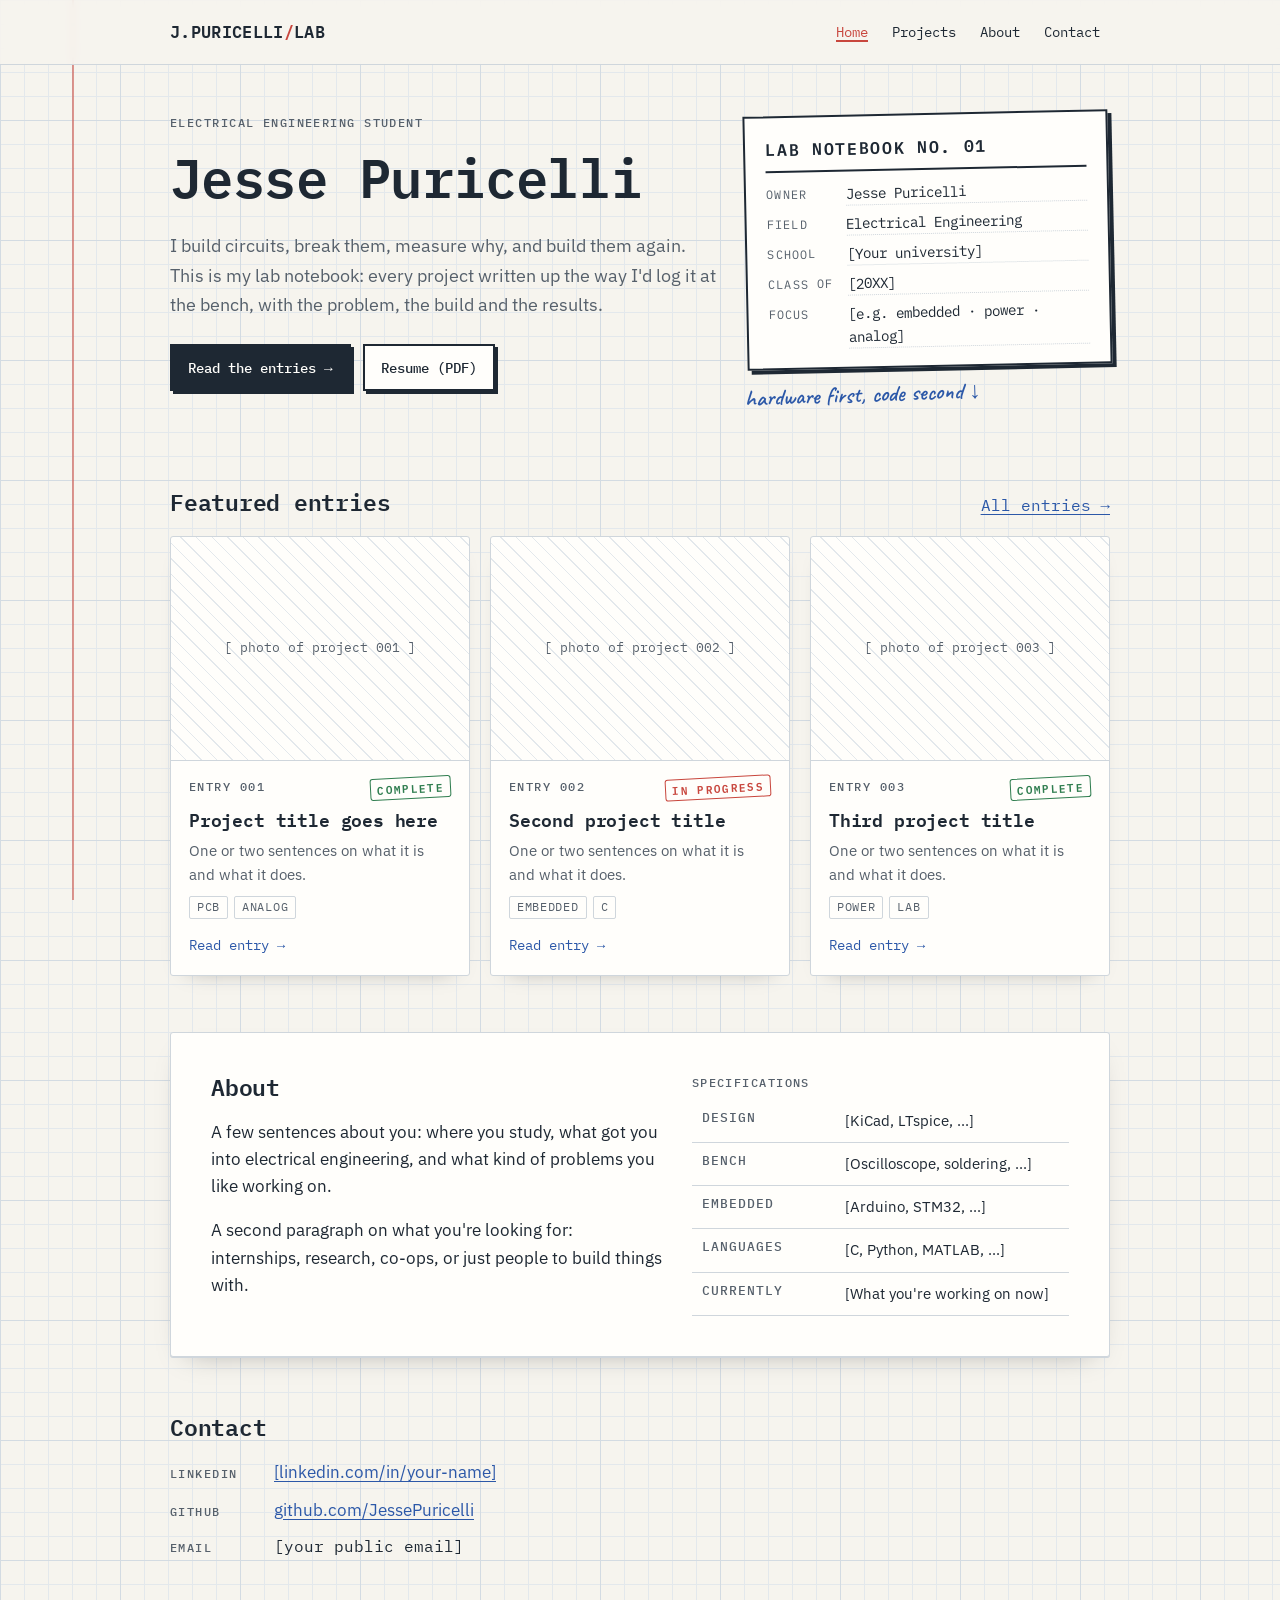
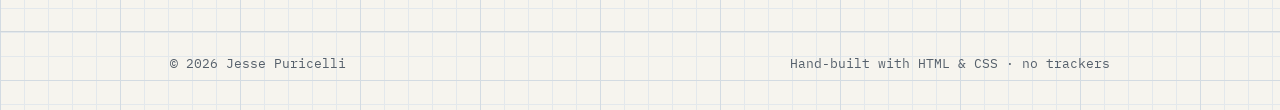
==== index.html @ 73a003cb "Add lab-notebook layout: landing, projects index, entry template Plain HTML/CSS, no JavaScript. Self" ====
<!doctype html>
<html lang="en">
<head>
  <meta charset="utf-8">
  <meta name="viewport" content="width=device-width, initial-scale=1">
  <!-- Security: this page may only load files from this site. No outside scripts, trackers or fonts. -->
  <meta http-equiv="Content-Security-Policy" content="default-src 'self'; img-src 'self'; font-src 'self'; style-src 'self'; script-src 'none'; object-src 'none'; base-uri 'self'; form-action 'none'; upgrade-insecure-requests">
  <meta name="referrer" content="strict-origin-when-cross-origin">

  <title>Jesse Puricelli · Lab Notebook</title>
  <meta name="description" content="Electrical engineering student. Hardware projects, written up like lab notebook entries.">
  <link rel="icon" href="assets/img/favicon.svg" type="image/svg+xml">
  <link rel="stylesheet" href="assets/css/style.css">
</head>
<body>

  <!-- ============ HEADER (same on every page) ============ -->
  <header class="site-header">
    <div class="wrap">
      <a class="brand" href="index.html">J.PURICELLI<span>/</span>LAB</a>
      <nav aria-label="Main">
        <ul class="nav">
          <li><a href="index.html" aria-current="page">Home</a></li>
          <li><a href="projects.html">Projects</a></li>
          <li><a href="#about">About</a></li>
          <li><a href="#contact">Contact</a></li>
        </ul>
      </nav>
    </div>
  </header>

  <main class="wrap">

    <!-- ============ HERO: first thing people see ============ -->
    <section class="hero">
      <div>
        <p class="label">Electrical Engineering Student</p>
        <h1>Jesse Puricelli</h1>
        <p class="lede">
          I build circuits, break them, measure why, and build them again.
          This is my lab notebook: every project written up the way I'd log it at the bench,
          with the problem, the build and the results.
        </p>
        <div class="buttons">
          <a class="btn primary" href="projects.html">Read the entries →</a>
          <!-- Put your resume at assets/resume.pdf to make this button work -->
          <a class="btn" href="assets/resume.pdf">Resume (PDF)</a>
        </div>
      </div>

      <!-- The label on the notebook cover. Edit the lines below. -->
      <div>
        <div class="cover-label">
          <div class="title">Lab Notebook No. 01</div>
          <dl>
            <dt>Owner</dt>   <dd>Jesse Puricelli</dd>
            <dt>Field</dt>   <dd>Electrical Engineering</dd>
            <dt>School</dt>  <dd>[Your university]</dd>
            <dt>Class of</dt><dd>[20XX]</dd>
            <dt>Focus</dt>   <dd>[e.g. embedded · power · analog]</dd>
          </dl>
        </div>
        <p class="note">hardware first, code second ↓</p>
      </div>
    </section>

    <!-- ============ FEATURED PROJECTS ============
         To add one: copy a whole <a class="card"> ... </a> block, paste it, edit it.
         To use a real photo: replace the <div class="photo-slot">...</div> with
         <img src="assets/img/your-photo.jpg" alt="Describe the photo">           -->
    <section aria-labelledby="featured">
      <div class="section-head">
        <h2 id="featured">Featured entries</h2>
        <a class="mono" href="projects.html">All entries →</a>
      </div>

      <div class="cards">

        <a class="card" href="projects/example-entry.html">
          <div class="photo-slot">[ photo of project 001 ]</div>
          <div class="body">
            <div class="meta"><span class="label">Entry 001</span><span class="stamp done">Complete</span></div>
            <h3>Project title goes here</h3>
            <p>One or two sentences on what it is and what it does.</p>
            <ul class="tags"><li>PCB</li><li>Analog</li></ul>
            <span class="more">Read entry →</span>
          </div>
        </a>

        <a class="card" href="projects/example-entry.html">
          <div class="photo-slot">[ photo of project 002 ]</div>
          <div class="body">
            <div class="meta"><span class="label">Entry 002</span><span class="stamp">In progress</span></div>
            <h3>Second project title</h3>
            <p>One or two sentences on what it is and what it does.</p>
            <ul class="tags"><li>Embedded</li><li>C</li></ul>
            <span class="more">Read entry →</span>
          </div>
        </a>

        <a class="card" href="projects/example-entry.html">
          <div class="photo-slot">[ photo of project 003 ]</div>
          <div class="body">
            <div class="meta"><span class="label">Entry 003</span><span class="stamp done">Complete</span></div>
            <h3>Third project title</h3>
            <p>One or two sentences on what it is and what it does.</p>
            <ul class="tags"><li>Power</li><li>Lab</li></ul>
            <span class="more">Read entry →</span>
          </div>
        </a>

      </div>
    </section>

    <!-- ============ ABOUT ============ -->
    <section id="about" class="sheet" aria-labelledby="about-title">
      <div class="about-grid">
        <div>
          <h2 id="about-title">About</h2>
          <p>
            A few sentences about you: where you study, what got you into electrical engineering,
            and what kind of problems you like working on.
          </p>
          <p>
            A second paragraph on what you're looking for: internships, research, co-ops, or just
            people to build things with.
          </p>
        </div>

        <!-- Skills as a spec table. Add or remove <tr> rows freely. -->
        <table class="spec">
          <caption class="label">Specifications</caption>
          <tbody>
            <tr><th scope="row">Design</th>      <td>[KiCad, LTspice, ...]</td></tr>
            <tr><th scope="row">Bench</th>       <td>[Oscilloscope, soldering, ...]</td></tr>
            <tr><th scope="row">Embedded</th>    <td>[Arduino, STM32, ...]</td></tr>
            <tr><th scope="row">Languages</th>   <td>[C, Python, MATLAB, ...]</td></tr>
            <tr><th scope="row">Currently</th>   <td>[What you're working on now]</td></tr>
          </tbody>
        </table>
      </div>
    </section>

    <!-- ============ CONTACT ============
         Only list things you're comfortable being public. -->
    <section id="contact" aria-labelledby="contact-title">
      <h2 id="contact-title">Contact</h2>
      <ul class="contact-list">
        <li><span class="label">LinkedIn</span> <a href="https://www.linkedin.com/" rel="noopener noreferrer">[linkedin.com/in/your-name]</a></li>
        <li><span class="label">GitHub</span>   <a href="https://github.com/JessePuricelli" rel="noopener noreferrer">github.com/JessePuricelli</a></li>
        <li><span class="label">Email</span>    <span class="mono">[your public email]</span></li>
      </ul>
    </section>

  </main>

  <!-- ============ FOOTER ============ -->
  <footer class="site-footer">
    <div class="wrap">
      <span>© 2026 Jesse Puricelli</span>
      <span>Hand-built with HTML &amp; CSS · no trackers</span>
    </div>
  </footer>

</body>
</html>
---- assets/css/style.css ----
/* =====================================================================
   LAB NOTEBOOK THEME
   ---------------------------------------------------------------------
   Want to change the look? Start here. Every color and font on the
   site comes from the variables in this first block.
   ===================================================================== */

:root {
  /* Paper and ink */
  --paper:        #f6f4ee;   /* page background */
  --sheet:        #fffefb;   /* the "pages" that sit on top */
  --ink:          #1e2833;   /* main text */
  --ink-soft:     #56606b;   /* secondary text */
  --grid-minor:   #e3e8ec;   /* small graph-paper squares */
  --grid-major:   #d3dbe2;   /* every fifth line */
  --rule:         #cfd6dc;   /* borders and dividers */

  /* Accents */
  --margin-red:   #c8463d;   /* notebook margin line, stamps */
  --pen-blue:     #2c58a8;   /* links, "handwritten" notes */
  --highlight:    #fff2a8;   /* highlighter marker */

  /* Fonts */
  --font-body:    "IBM Plex Sans", system-ui, sans-serif;
  --font-tech:    "IBM Plex Mono", ui-monospace, monospace;
  --font-hand:    "Caveat", "Segoe Print", cursive;

  /* Sizes */
  --grid:         24px;      /* graph-paper square size */
  --max-width:    980px;     /* widest the content gets */
}

/* Dark mode: same notebook, read under a desk lamp */
@media (prefers-color-scheme: dark) {
  :root {
    --paper:      #141a20;
    --sheet:      #1b232b;
    --ink:        #e4e8ec;
    --ink-soft:   #9aa5b0;
    --grid-minor: #1c242c;
    --grid-major: #243039;
    --rule:       #33404b;
    --margin-red: #e0675e;
    --pen-blue:   #7fa6ec;
    --highlight:  #5a4f12;
  }
}

/* ---------- Fonts (stored in assets/fonts, nothing loaded from other sites) ---------- */
@font-face { font-family: "IBM Plex Sans"; font-weight: 400; font-display: swap; src: url("../fonts/ibm-plex-sans-latin-400-normal.woff2") format("woff2"); }
@font-face { font-family: "IBM Plex Sans"; font-weight: 500; font-display: swap; src: url("../fonts/ibm-plex-sans-latin-500-normal.woff2") format("woff2"); }
@font-face { font-family: "IBM Plex Sans"; font-weight: 600; font-display: swap; src: url("../fonts/ibm-plex-sans-latin-600-normal.woff2") format("woff2"); }
@font-face { font-family: "IBM Plex Mono"; font-weight: 400; font-display: swap; src: url("../fonts/ibm-plex-mono-latin-400-normal.woff2") format("woff2"); }
@font-face { font-family: "IBM Plex Mono"; font-weight: 400; font-style: italic; font-display: swap; src: url("../fonts/ibm-plex-mono-latin-400-italic.woff2") format("woff2"); }
@font-face { font-family: "IBM Plex Mono"; font-weight: 500; font-display: swap; src: url("../fonts/ibm-plex-mono-latin-500-normal.woff2") format("woff2"); }
@font-face { font-family: "IBM Plex Mono"; font-weight: 600; font-display: swap; src: url("../fonts/ibm-plex-mono-latin-600-normal.woff2") format("woff2"); }
@font-face { font-family: "Caveat"; font-weight: 600; font-display: swap; src: url("../fonts/caveat-latin-600-normal.woff2") format("woff2"); }

/* ---------- Base ---------- */
*, *::before, *::after { box-sizing: border-box; }

html { scroll-behavior: smooth; }

body {
  margin: 0;
  color: var(--ink);
  font-family: var(--font-body);
  font-size: 17px;
  line-height: 1.6;
  /* Graph paper, drawn with CSS (no image file needed) */
  background-color: var(--paper);
  background-image:
    linear-gradient(var(--grid-major) 1px, transparent 1px),
    linear-gradient(90deg, var(--grid-major) 1px, transparent 1px),
    linear-gradient(var(--grid-minor) 1px, transparent 1px),
    linear-gradient(90deg, var(--grid-minor) 1px, transparent 1px);
  background-size:
    calc(var(--grid) * 5) calc(var(--grid) * 5),
    calc(var(--grid) * 5) calc(var(--grid) * 5),
    var(--grid) var(--grid),
    var(--grid) var(--grid);
}

/* Red notebook margin line down the left side (wide screens only) */
@media (min-width: 1100px) {
  body::before {
    content: "";
    position: fixed;
    top: 0; bottom: 0; left: 72px;
    width: 2px;
    background: var(--margin-red);
    opacity: .55;
    pointer-events: none;
  }
}

img { max-width: 100%; height: auto; display: block; }

a { color: var(--pen-blue); text-underline-offset: 3px; }
a:hover { text-decoration-thickness: 2px; }

:focus-visible { outline: 2px dashed var(--pen-blue); outline-offset: 3px; }

h1, h2, h3 { font-family: var(--font-tech); line-height: 1.2; font-weight: 600; letter-spacing: -.01em; }
h1 { font-size: clamp(2.1rem, 6vw, 3.4rem); margin: 0 0 .4em; }
h2 { font-size: 1.45rem; margin: 0 0 .8em; }
h3 { font-size: 1.1rem;  margin: 0 0 .5em; }

p { margin: 0 0 1em; }

code, .mono { font-family: var(--font-tech); font-size: .92em; }

mark { background: linear-gradient(transparent 35%, var(--highlight) 35%, var(--highlight) 85%, transparent 85%); color: inherit; padding: 0 .1em; }

.wrap { max-width: var(--max-width); margin: 0 auto; padding: 0 20px; }

/* Small all-caps labels, like printed headings on a lab form */
.label {
  font-family: var(--font-tech);
  font-size: .75rem;
  font-weight: 500;
  text-transform: uppercase;
  letter-spacing: .12em;
  color: var(--ink-soft);
}

/* "Handwritten" margin notes */
.note {
  font-family: var(--font-hand);
  font-weight: 600;
  font-size: 1.45rem;
  line-height: 1.2;
  color: var(--pen-blue);
}

/* ---------- Header / navigation ---------- */
.site-header {
  border-bottom: 1px solid var(--rule);
  background: color-mix(in srgb, var(--paper) 88%, transparent);
  backdrop-filter: blur(4px);
  position: sticky; top: 0; z-index: 10;
}
.site-header .wrap { display: flex; align-items: center; justify-content: space-between; gap: 16px; min-height: 64px; flex-wrap: wrap; padding-top: 10px; padding-bottom: 10px; }

.brand { font-family: var(--font-tech); font-weight: 600; text-decoration: none; color: var(--ink); letter-spacing: .02em; }
.brand span { color: var(--margin-red); }

.nav { display: flex; gap: 4px; flex-wrap: wrap; margin: 0; padding: 0; list-style: none; }
.nav a {
  font-family: var(--font-tech); font-size: .88rem;
  text-decoration: none; color: var(--ink);
  padding: 6px 10px; border-radius: 4px;
}
.nav a:hover { background: var(--grid-minor); }
.nav a[aria-current="page"] { color: var(--margin-red); text-decoration: underline; text-decoration-thickness: 2px; }

/* ---------- Sheets: the paper "pages" sections sit on ---------- */
.sheet {
  background: var(--sheet);
  border: 1px solid var(--rule);
  border-radius: 3px;
  box-shadow: 0 1px 0 var(--rule), 0 12px 28px -18px rgba(0,0,0,.35);
  padding: clamp(22px, 4vw, 40px);
}

section { margin: 56px 0; }

.section-head { display: flex; align-items: baseline; justify-content: space-between; gap: 12px; flex-wrap: wrap; margin-bottom: 18px; }
.section-head h2 { margin: 0; }

/* ---------- Landing page: hero ---------- */
.hero { margin-top: 48px; display: grid; gap: 28px; grid-template-columns: 1fr; align-items: start; }
@media (min-width: 820px) { .hero { grid-template-columns: 1.5fr 1fr; } }

.lede { font-size: 1.15rem; color: var(--ink-soft); max-width: 36em; }

/* The label stuck on the front of a composition notebook */
.cover-label {
  border: 2px solid var(--ink);
  background: var(--sheet);
  padding: 18px 20px;
  font-family: var(--font-tech);
  font-size: .9rem;
  transform: rotate(-1.2deg);
  box-shadow: 4px 4px 0 var(--ink);
}
.cover-label .title { font-weight: 600; font-size: 1.05rem; border-bottom: 2px solid var(--ink); padding-bottom: 8px; margin-bottom: 10px; text-transform: uppercase; letter-spacing: .1em; }
.cover-label dl { display: grid; grid-template-columns: auto 1fr; gap: 6px 14px; margin: 0; }
.cover-label dt { color: var(--ink-soft); text-transform: uppercase; font-size: .75rem; letter-spacing: .1em; padding-top: 2px; }
.cover-label dd { margin: 0; border-bottom: 1px dotted var(--rule); }

.hero .note { margin-top: 14px; transform: rotate(-2deg); display: inline-block; }

.buttons { display: flex; flex-wrap: wrap; gap: 12px; margin-top: 24px; }
.btn {
  font-family: var(--font-tech); font-size: .9rem; font-weight: 500;
  text-decoration: none; padding: 10px 16px;
  border: 2px solid var(--ink); color: var(--ink); background: var(--sheet);
  box-shadow: 3px 3px 0 var(--ink);
  transition: transform .08s, box-shadow .08s;
}
.btn:hover  { transform: translate(-1px,-1px); box-shadow: 4px 4px 0 var(--ink); }
.btn:active { transform: translate(2px,2px);  box-shadow: 1px 1px 0 var(--ink); }
.btn.primary { background: var(--ink); color: var(--sheet); }

/* ---------- Entry cards (featured projects) ---------- */
.cards { display: grid; gap: 20px; grid-template-columns: repeat(auto-fill, minmax(260px, 1fr)); }

.card {
  display: flex; flex-direction: column;
  background: var(--sheet); border: 1px solid var(--rule); border-radius: 3px;
  text-decoration: none; color: inherit;
  box-shadow: 0 10px 22px -18px rgba(0,0,0,.4);
  transition: transform .12s, box-shadow .12s;
}
.card:hover { transform: translateY(-3px) rotate(-.3deg); box-shadow: 0 16px 28px -18px rgba(0,0,0,.5); }
.card .body { padding: 16px 18px 18px; display: flex; flex-direction: column; gap: 6px; flex: 1; }
.card h3 { margin: 4px 0 2px; }
.card p { color: var(--ink-soft); font-size: .95rem; margin: 0; }
.card .meta { display: flex; justify-content: space-between; }
.card .more { margin-top: auto; padding-top: 10px; font-family: var(--font-tech); font-size: .85rem; color: var(--pen-blue); }

/* Placeholder for a photo you haven't added yet.
   Replace the whole <div class="photo-slot"> with an <img> when ready. */
.photo-slot {
  aspect-ratio: 4 / 3;
  display: grid; place-items: center; text-align: center;
  border-bottom: 1px solid var(--rule);
  background:
    repeating-linear-gradient(45deg, transparent 0 10px, var(--grid-minor) 10px 11px);
  color: var(--ink-soft);
  font-family: var(--font-tech); font-size: .8rem;
  padding: 12px;
}
.card img { aspect-ratio: 4 / 3; object-fit: cover; border-bottom: 1px solid var(--rule); }

/* Tags like [ANALOG] [PCB] */
.tags { display: flex; flex-wrap: wrap; gap: 6px; margin: 4px 0 0; padding: 0; list-style: none; }
.tags li {
  font-family: var(--font-tech); font-size: .72rem; letter-spacing: .06em; text-transform: uppercase;
  border: 1px solid var(--rule); padding: 1px 7px; border-radius: 2px; color: var(--ink-soft);
}

/* Status stamp: COMPLETE / IN PROGRESS */
.stamp {
  font-family: var(--font-tech); font-size: .7rem; font-weight: 600; letter-spacing: .12em; text-transform: uppercase;
  color: var(--margin-red); border: 1.5px solid var(--margin-red); border-radius: 3px;
  padding: 1px 6px; transform: rotate(-3deg); display: inline-block; white-space: nowrap;
}
.stamp.done { color: #2f7d4f; border-color: #2f7d4f; }
@media (prefers-color-scheme: dark) { .stamp.done { color: #6cc794; border-color: #6cc794; } }

/* ---------- About: spec table ---------- */
.about-grid { display: grid; gap: 28px; grid-template-columns: 1fr; }
@media (min-width: 820px) { .about-grid { grid-template-columns: 1.2fr 1fr; } }

.spec { width: 100%; border-collapse: collapse; font-size: .95rem; }
.spec caption { text-align: left; margin-bottom: 8px; }
.spec th, .spec td { text-align: left; padding: 8px 10px; border-bottom: 1px solid var(--rule); vertical-align: top; }
.spec th { font-family: var(--font-tech); font-weight: 500; font-size: .8rem; text-transform: uppercase; letter-spacing: .08em; color: var(--ink-soft); width: 38%; }
.spec thead th { border-bottom: 2px solid var(--ink); color: var(--ink); width: auto; }

/* ---------- Contact ---------- */
.contact-list { list-style: none; margin: 0; padding: 0; display: grid; gap: 10px; }
.contact-list li { display: flex; gap: 14px; align-items: baseline; flex-wrap: wrap; }
.contact-list .label { min-width: 90px; }

/* ---------- Projects page: notebook index ---------- */
.page-title { margin-top: 48px; }
.page-title p { color: var(--ink-soft); max-width: 38em; }

.index { list-style: none; margin: 0; padding: 0; }
.index > li + li { border-top: 1px solid var(--rule); }
.index > li > a {
  display: grid; gap: 4px 18px; align-items: baseline;
  grid-template-columns: 64px 1fr auto;
  padding: 16px 6px; text-decoration: none; color: inherit;
}
.index a:hover { background: var(--grid-minor); }
.index .no   { font-family: var(--font-tech); color: var(--margin-red); font-weight: 600; }
.index .what h3 { margin: 0; }
.index .what p  { margin: 4px 0 0; color: var(--ink-soft); font-size: .95rem; }
.index .when { font-family: var(--font-tech); font-size: .82rem; color: var(--ink-soft); text-align: right; display: grid; gap: 6px; justify-items: end; }
@media (max-width: 600px) {
  .index > li > a { grid-template-columns: 48px 1fr; }
  .index .when { grid-column: 2; justify-items: start; text-align: left; display: flex; gap: 10px; align-items: center; }
}

/* ---------- Single project entry ---------- */
.entry-head { margin-top: 40px; }
.entry-head .crumbs { font-family: var(--font-tech); font-size: .85rem; margin-bottom: 16px; }
.entry-head .crumbs a { text-decoration: none; }

.entry-meta {
  display: grid; grid-template-columns: repeat(auto-fit, minmax(150px, 1fr)); gap: 0;
  border: 1.5px solid var(--ink); margin: 18px 0 0; background: var(--sheet);
}
.entry-meta div { padding: 10px 14px; border-right: 1px solid var(--rule); }
.entry-meta div:last-child { border-right: 0; }
.entry-meta dt { margin: 0; }
.entry-meta dd { margin: 2px 0 0; font-family: var(--font-tech); font-size: .92rem; }

/* Main text plus a margin column for handwritten notes */
.entry-layout { display: grid; gap: 28px; grid-template-columns: 1fr; margin-top: 32px; }
@media (min-width: 900px) { .entry-layout { grid-template-columns: 1fr 200px; } }

.entry h2 {
  display: flex; align-items: baseline; gap: 10px;
  border-bottom: 2px solid var(--ink); padding-bottom: 6px; margin-top: 2em;
}
.entry h2:first-child { margin-top: 0; }
.entry h2 .step { color: var(--margin-red); font-size: .9rem; }

.figure { margin: 1.4em 0; }
.figure .photo-slot { border: 1px dashed var(--ink-soft); aspect-ratio: 16 / 9; }
.figure img { border: 1px solid var(--rule); }
.figure figcaption { font-family: var(--font-tech); font-size: .82rem; color: var(--ink-soft); margin-top: 8px; }

.log { list-style: none; padding: 0; margin: 0; border-left: 2px solid var(--rule); }
.log li { position: relative; padding: 0 0 18px 20px; }
.log li::before { content: ""; position: absolute; left: -6px; top: 8px; width: 10px; height: 10px; border-radius: 50%; background: var(--sheet); border: 2px solid var(--margin-red); }
.log time { font-family: var(--font-tech); font-size: .82rem; color: var(--ink-soft); display: block; }

.margin-notes { display: grid; gap: 28px; align-content: start; }
.margin-notes .note:nth-child(odd)  { transform: rotate(-2deg); }
.margin-notes .note:nth-child(even) { transform: rotate(1.5deg); }
@media (min-width: 900px) { .margin-notes { position: sticky; top: 90px; } }

.pager { display: flex; justify-content: space-between; gap: 12px; flex-wrap: wrap; margin-top: 28px; font-family: var(--font-tech); font-size: .9rem; }

/* ---------- Footer ---------- */
.site-footer { border-top: 1px solid var(--rule); margin-top: 72px; padding: 22px 0 36px; font-family: var(--font-tech); font-size: .8rem; color: var(--ink-soft); }
.site-footer .wrap { display: flex; justify-content: space-between; gap: 12px; flex-wrap: wrap; }

/* Respect people who turn off animations */
@media (prefers-reduced-motion: reduce) {
  * { transition: none !important; scroll-behavior: auto !important; }
}

/* Clean printout if someone prints a page */
@media print {
  body { background: #fff; }
  body::before, .site-header, .site-footer, .buttons, .pager { display: none; }
  .sheet, .card { box-shadow: none; }
}
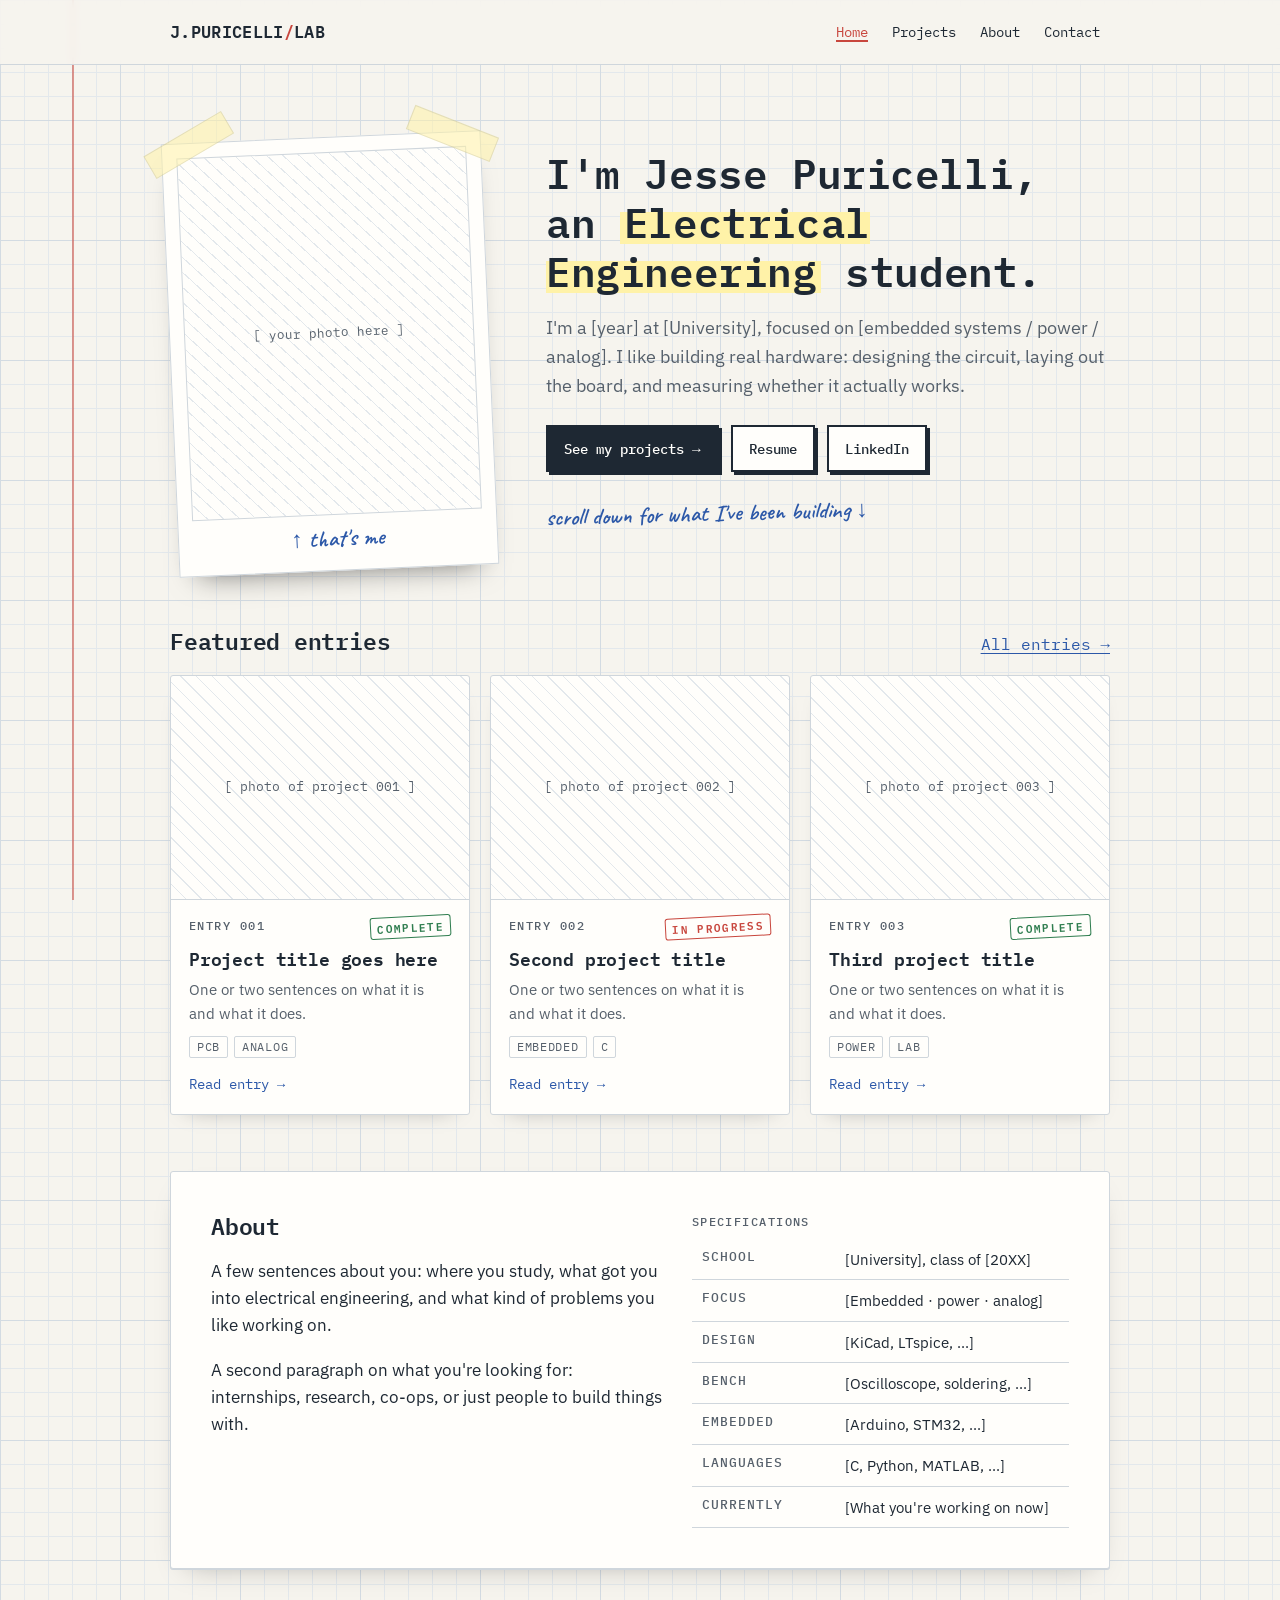
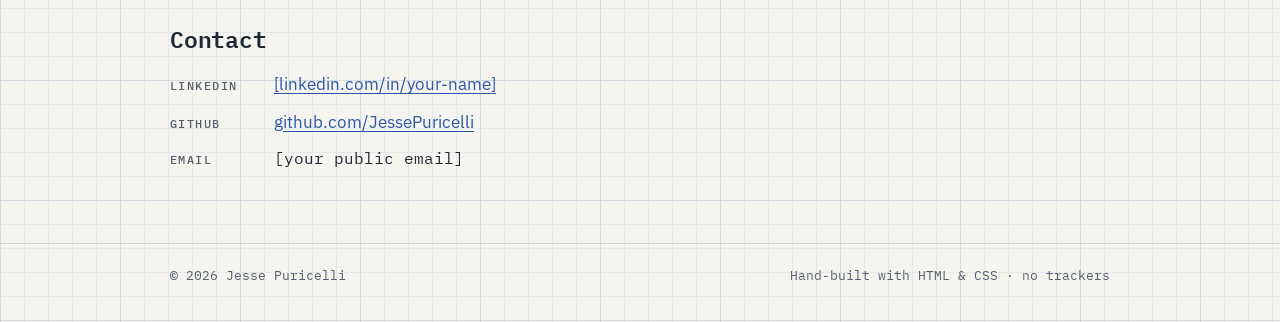
==== commit d1617350: "Landing page: direct first-person intro with taped-in photo Headline now states who and what up fron" ====
--- a/index.html
+++ b/index.html
@@ -33,35 +33,33 @@
 
     <!-- ============ HERO: first thing people see ============ -->
     <section class="hero">
-      <div>
-        <p class="label">Electrical Engineering Student</p>
-        <h1>Jesse Puricelli</h1>
+
+      <!-- Your photo, "taped" into the notebook.
+           When you have one: save it as assets/img/portrait.jpg (a portrait-shaped photo works best),
+           then replace the <div class="photo-slot">...</div> line with:
+           <img src="assets/img/portrait.jpg" alt="Jesse Puricelli">                                  -->
+      <figure class="portrait">
+        <div class="photo-slot">[ your photo here ]</div>
+        <figcaption class="note">↑ that's me</figcaption>
+      </figure>
+
+      <div class="intro">
+        <h1>I'm Jesse Puricelli,<br>an <mark>Electrical Engineering</mark> student.</h1>
         <p class="lede">
-          I build circuits, break them, measure why, and build them again.
-          This is my lab notebook: every project written up the way I'd log it at the bench,
-          with the problem, the build and the results.
+          I'm a [year] at [University], focused on [embedded systems / power / analog].
+          I like building real hardware: designing the circuit, laying out the board,
+          and measuring whether it actually works.
         </p>
         <div class="buttons">
-          <a class="btn primary" href="projects.html">Read the entries →</a>
+          <a class="btn primary" href="projects.html">See my projects →</a>
           <!-- Put your resume at assets/resume.pdf to make this button work -->
-          <a class="btn" href="assets/resume.pdf">Resume (PDF)</a>
+          <a class="btn" href="assets/resume.pdf">Resume</a>
+          <!-- Swap in your real LinkedIn link -->
+          <a class="btn" href="https://www.linkedin.com/" rel="noopener noreferrer">LinkedIn</a>
         </div>
+        <p class="note scroll-hint">scroll down for what I've been building ↓</p>
       </div>
 
-      <!-- The label on the notebook cover. Edit the lines below. -->
-      <div>
-        <div class="cover-label">
-          <div class="title">Lab Notebook No. 01</div>
-          <dl>
-            <dt>Owner</dt>   <dd>Jesse Puricelli</dd>
-            <dt>Field</dt>   <dd>Electrical Engineering</dd>
-            <dt>School</dt>  <dd>[Your university]</dd>
-            <dt>Class of</dt><dd>[20XX]</dd>
-            <dt>Focus</dt>   <dd>[e.g. embedded · power · analog]</dd>
-          </dl>
-        </div>
-        <p class="note">hardware first, code second ↓</p>
-      </div>
     </section>
 
     <!-- ============ FEATURED PROJECTS ============
@@ -131,6 +129,8 @@
         <table class="spec">
           <caption class="label">Specifications</caption>
           <tbody>
+            <tr><th scope="row">School</th>      <td>[University], class of [20XX]</td></tr>
+            <tr><th scope="row">Focus</th>       <td>[Embedded · power · analog]</td></tr>
             <tr><th scope="row">Design</th>      <td>[KiCad, LTspice, ...]</td></tr>
             <tr><th scope="row">Bench</th>       <td>[Oscilloscope, soldering, ...]</td></tr>
             <tr><th scope="row">Embedded</th>    <td>[Arduino, STM32, ...]</td></tr>
--- a/assets/css/style.css
+++ b/assets/css/style.css
@@ -169,27 +169,38 @@
 .section-head h2 { margin: 0; }
 
 /* ---------- Landing page: hero ---------- */
-.hero { margin-top: 48px; display: grid; gap: 28px; grid-template-columns: 1fr; align-items: start; }
-@media (min-width: 820px) { .hero { grid-template-columns: 1.5fr 1fr; } }
-
+.hero {
+  margin-top: 48px;
+  display: grid; gap: 40px; align-items: center;
+  grid-template-columns: 1fr;
+}
+@media (min-width: 820px) { .hero { grid-template-columns: 320px 1fr; gap: 56px; margin-top: 64px; } }
+
+.hero h1 { font-size: clamp(1.8rem, 4.2vw, 2.55rem); }
 .lede { font-size: 1.15rem; color: var(--ink-soft); max-width: 36em; }
-
-/* The label stuck on the front of a composition notebook */
-.cover-label {
-  border: 2px solid var(--ink);
+.scroll-hint { margin-top: 28px; transform: rotate(-1.5deg); display: inline-block; }
+
+/* Polaroid-style photo "taped" onto the page */
+.portrait {
+  position: relative;
+  margin: 8px auto 0; width: min(68%, 240px);
   background: var(--sheet);
-  padding: 18px 20px;
-  font-family: var(--font-tech);
-  font-size: .9rem;
-  transform: rotate(-1.2deg);
-  box-shadow: 4px 4px 0 var(--ink);
-}
-.cover-label .title { font-weight: 600; font-size: 1.05rem; border-bottom: 2px solid var(--ink); padding-bottom: 8px; margin-bottom: 10px; text-transform: uppercase; letter-spacing: .1em; }
-.cover-label dl { display: grid; grid-template-columns: auto 1fr; gap: 6px 14px; margin: 0; }
-.cover-label dt { color: var(--ink-soft); text-transform: uppercase; font-size: .75rem; letter-spacing: .1em; padding-top: 2px; }
-.cover-label dd { margin: 0; border-bottom: 1px dotted var(--rule); }
-
-.hero .note { margin-top: 14px; transform: rotate(-2deg); display: inline-block; }
+  border: 1px solid var(--rule);
+  padding: 14px 14px 18px;
+  box-shadow: 0 18px 30px -20px rgba(0,0,0,.55);
+  transform: rotate(-2.5deg);
+}
+.portrait img, .portrait .photo-slot { aspect-ratio: 4 / 5; width: 100%; object-fit: cover; border: 1px solid var(--rule); }
+.portrait figcaption { text-align: center; margin-top: 10px; }
+@media (min-width: 820px) { .portrait { width: 100%; } }
+/* the two pieces of tape */
+.portrait::before, .portrait::after {
+  content: ""; position: absolute; top: -12px; width: 90px; height: 26px;
+  background: color-mix(in srgb, var(--highlight) 55%, transparent);
+  border: 1px solid color-mix(in srgb, var(--ink) 10%, transparent);
+}
+.portrait::before { left: -18px;  transform: rotate(-28deg); }
+.portrait::after  { right: -18px; transform: rotate(24deg); }
 
 .buttons { display: flex; flex-wrap: wrap; gap: 12px; margin-top: 24px; }
 .btn {
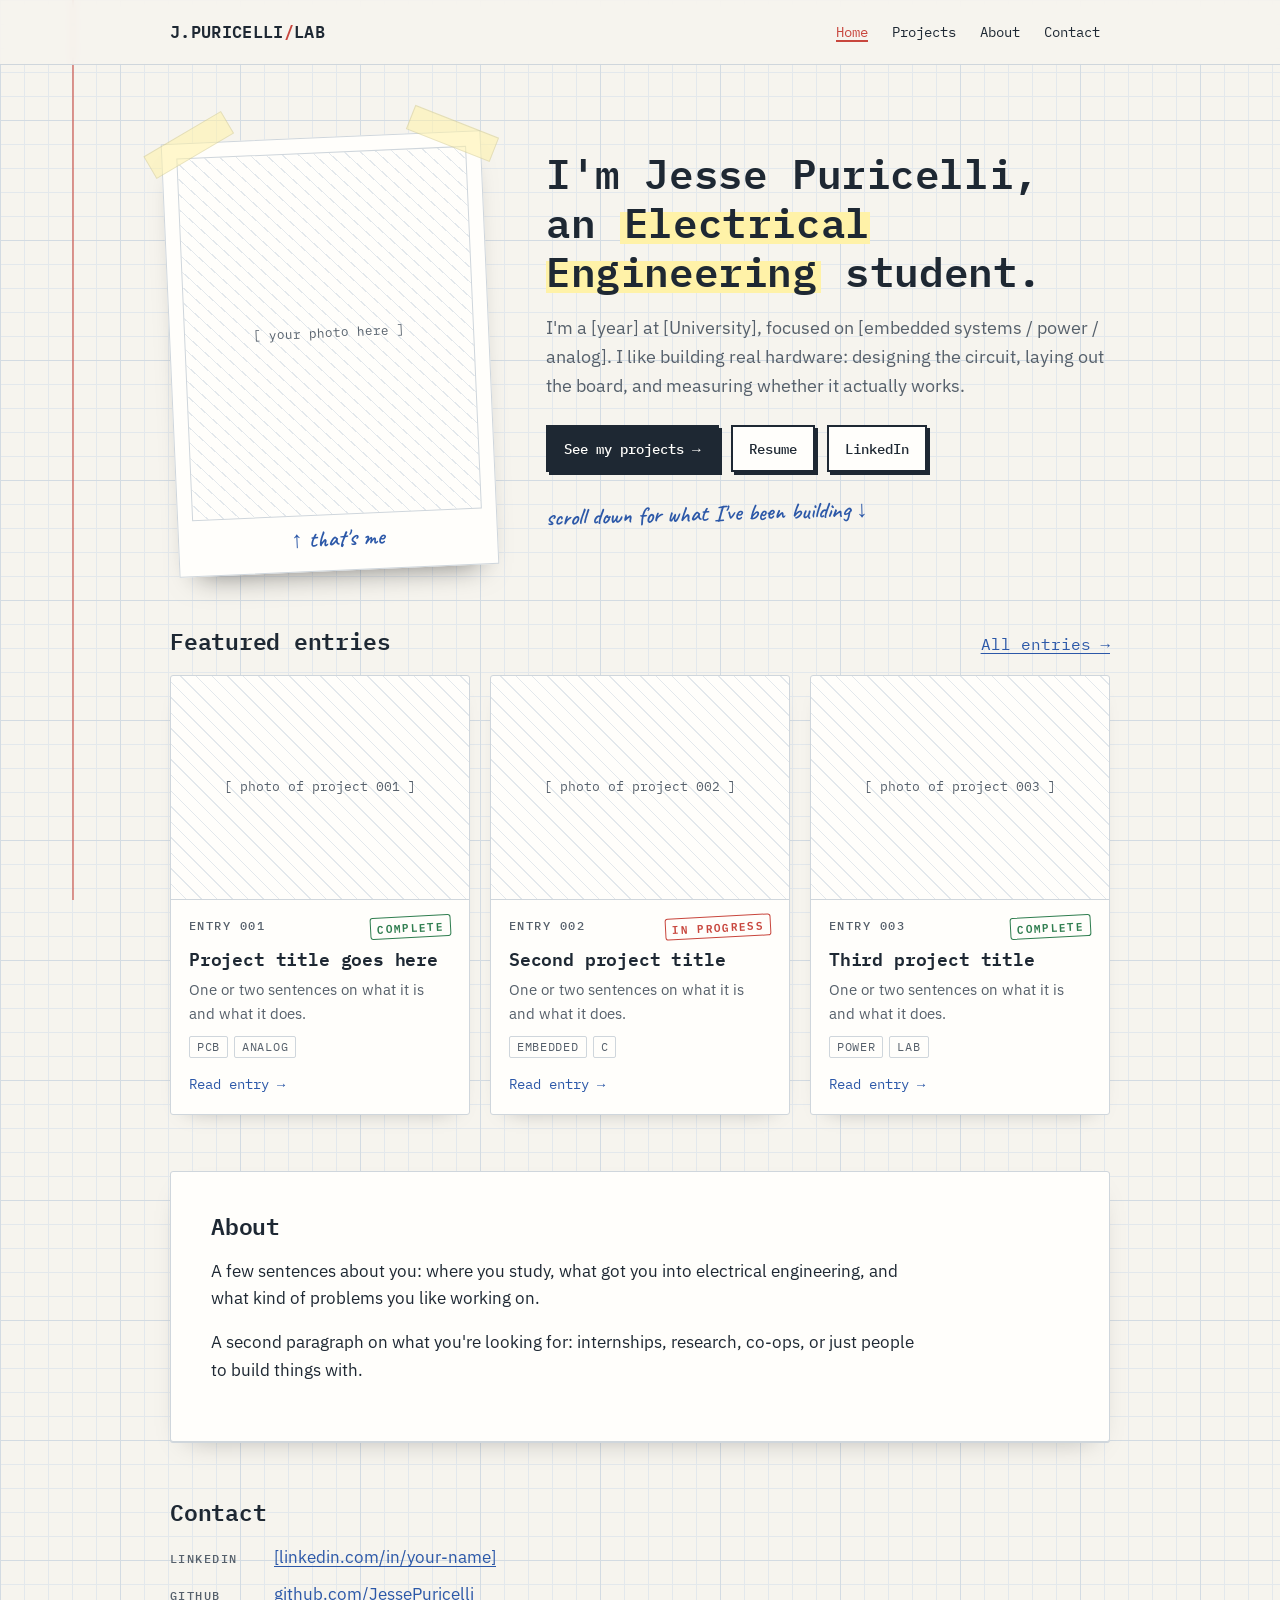
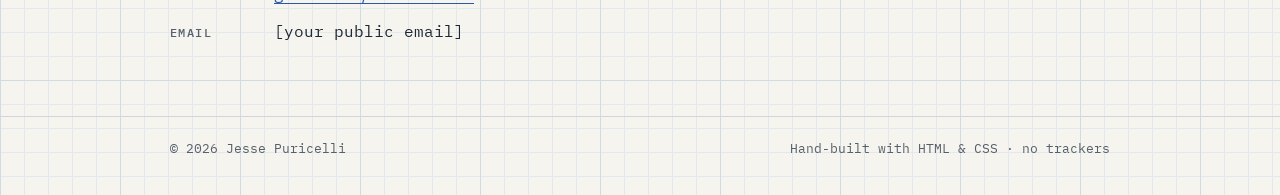
==== commit 1d7d96e2: "Remove skills table from the About section Co-Authored-By: Claude Opus 5.5 <noreply@anthropic.com> C" ====
--- a/index.html
+++ b/index.html
@@ -112,32 +112,16 @@
 
     <!-- ============ ABOUT ============ -->
     <section id="about" class="sheet" aria-labelledby="about-title">
-      <div class="about-grid">
-        <div>
-          <h2 id="about-title">About</h2>
-          <p>
-            A few sentences about you: where you study, what got you into electrical engineering,
-            and what kind of problems you like working on.
-          </p>
-          <p>
-            A second paragraph on what you're looking for: internships, research, co-ops, or just
-            people to build things with.
-          </p>
-        </div>
-
-        <!-- Skills as a spec table. Add or remove <tr> rows freely. -->
-        <table class="spec">
-          <caption class="label">Specifications</caption>
-          <tbody>
-            <tr><th scope="row">School</th>      <td>[University], class of [20XX]</td></tr>
-            <tr><th scope="row">Focus</th>       <td>[Embedded · power · analog]</td></tr>
-            <tr><th scope="row">Design</th>      <td>[KiCad, LTspice, ...]</td></tr>
-            <tr><th scope="row">Bench</th>       <td>[Oscilloscope, soldering, ...]</td></tr>
-            <tr><th scope="row">Embedded</th>    <td>[Arduino, STM32, ...]</td></tr>
-            <tr><th scope="row">Languages</th>   <td>[C, Python, MATLAB, ...]</td></tr>
-            <tr><th scope="row">Currently</th>   <td>[What you're working on now]</td></tr>
-          </tbody>
-        </table>
+      <div class="about">
+        <h2 id="about-title">About</h2>
+        <p>
+          A few sentences about you: where you study, what got you into electrical engineering,
+          and what kind of problems you like working on.
+        </p>
+        <p>
+          A second paragraph on what you're looking for: internships, research, co-ops, or just
+          people to build things with.
+        </p>
       </div>
     </section>
 
--- a/assets/css/style.css
+++ b/assets/css/style.css
@@ -261,10 +261,10 @@
 .stamp.done { color: #2f7d4f; border-color: #2f7d4f; }
 @media (prefers-color-scheme: dark) { .stamp.done { color: #6cc794; border-color: #6cc794; } }
 
-/* ---------- About: spec table ---------- */
-.about-grid { display: grid; gap: 28px; grid-template-columns: 1fr; }
-@media (min-width: 820px) { .about-grid { grid-template-columns: 1.2fr 1fr; } }
-
+/* ---------- About ---------- */
+.about { max-width: 42em; }
+
+/* ---------- Spec tables (used on project pages) ---------- */
 .spec { width: 100%; border-collapse: collapse; font-size: .95rem; }
 .spec caption { text-align: left; margin-bottom: 8px; }
 .spec th, .spec td { text-align: left; padding: 8px 10px; border-bottom: 1px solid var(--rule); vertical-align: top; }
